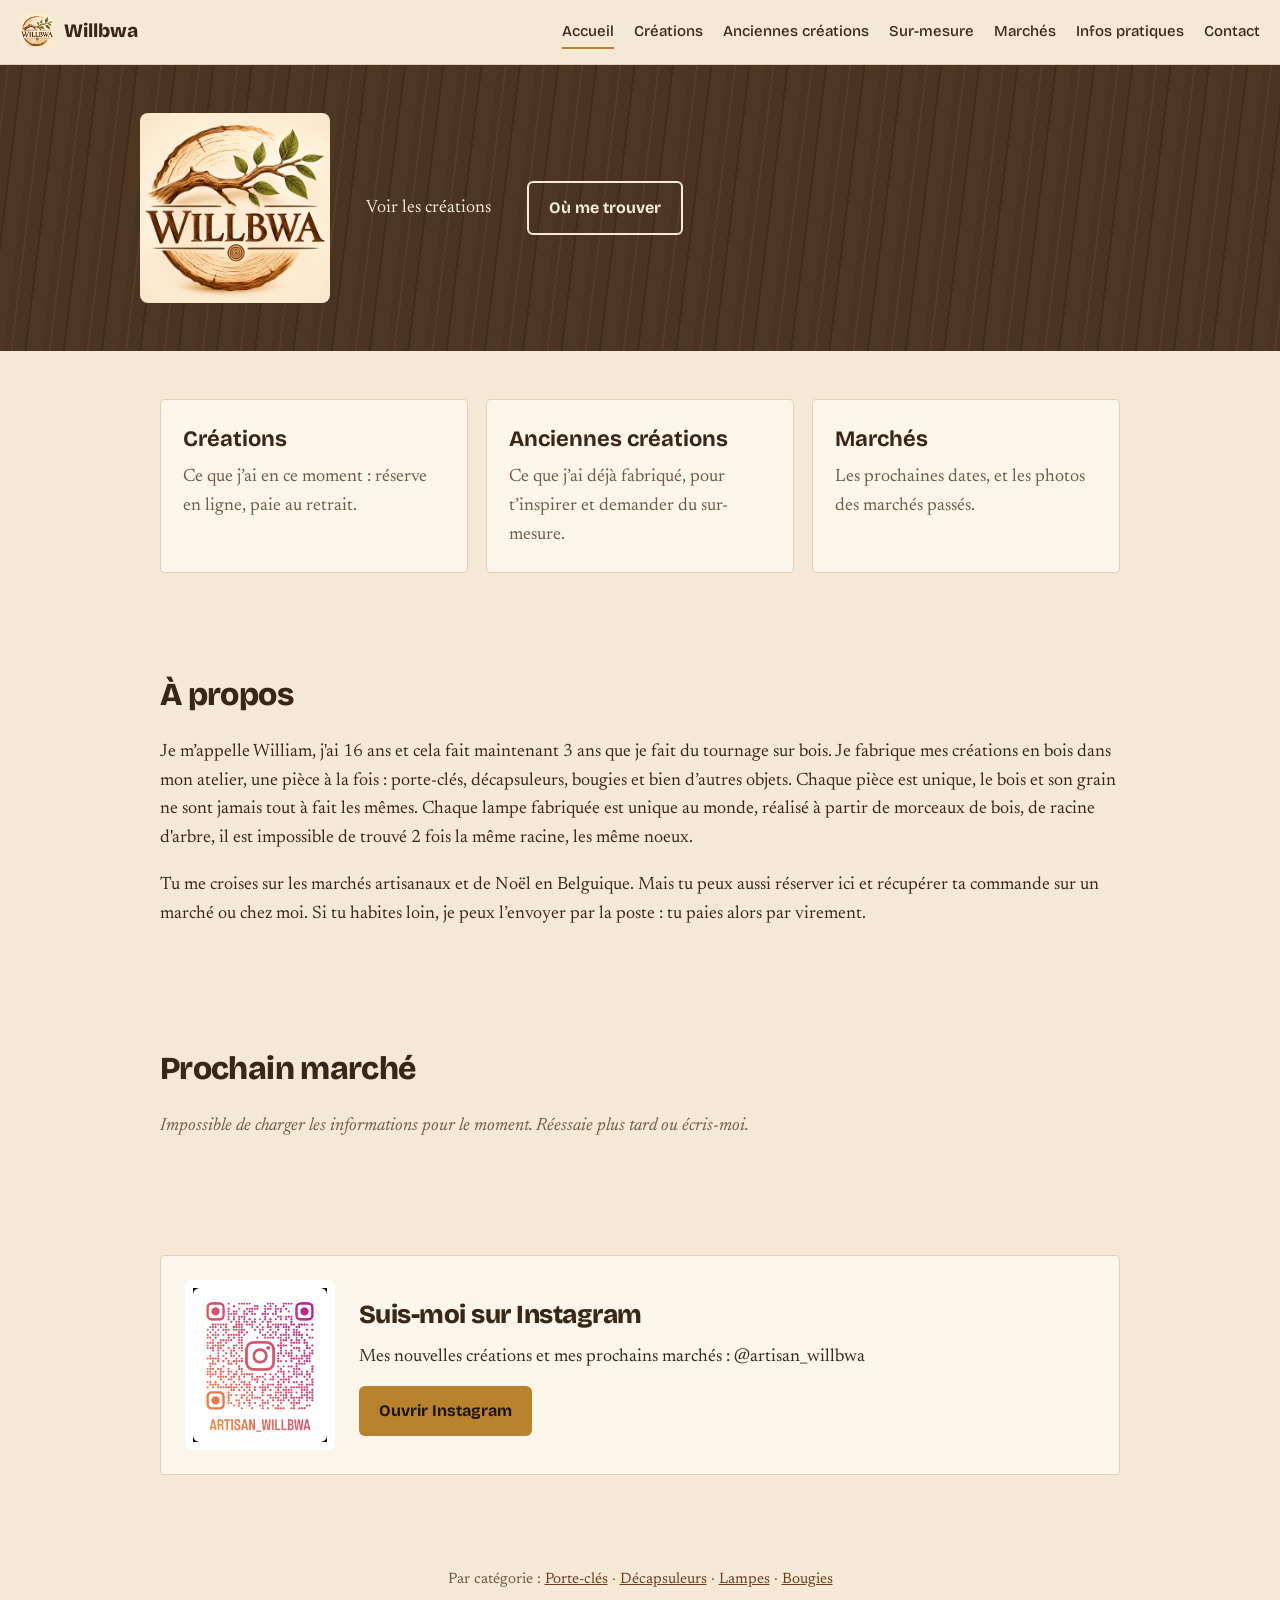
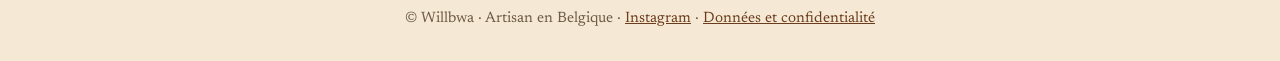
==== index.html @ a6325a1c "Update index.html" ====
<!DOCTYPE html>
<html lang="fr">
<head>
<meta charset="utf-8">
<meta name="viewport" content="width=device-width, initial-scale=1">
<title>Willbwa : créations artisanales en bois, porte-clés et cadeaux personnalisés</title>
<meta name="description" content="Willbwa, artisan belge : porte-clés, décapsuleurs, bougies et objets en bois faits main. Retrouve-moi sur les marchés artisanaux et de Noël, ou réserve en ligne.">
<link rel="icon" href="logo.png">
<meta property="og:type" content="website">
<meta property="og:site_name" content="Willbwa">
<meta property="og:locale" content="fr_BE">
<meta property="og:title" content="Willbwa : créations en bois faites main">
<meta property="og:description" content="Porte-clés, décapsuleurs, lampes et objets en bois faits main en Belgique. Réserve en ligne, retire sur les marchés.">
<meta property="og:image" content="https://willbwa.github.io/willbwa/apercu.png">
<meta property="og:image:width" content="1200">
<meta property="og:image:height" content="630">
<meta name="twitter:card" content="summary_large_image">
<script type="application/ld+json">
{"@context":"https://schema.org","@type":"Organization","name":"Willbwa","description":"Artisan du bois en Belgique : porte-clés, décapsuleurs, lampes et objets en bois faits main.","url":"https://willbwa.github.io/willbwa/","logo":"https://willbwa.github.io/willbwa/logo.png","image":"https://willbwa.github.io/willbwa/apercu.png","email":"artisan.willbwa@gmail.com","telephone":"+32492528266","address":{"@type":"PostalAddress","addressLocality":"Andenne","addressCountry":"BE"},"sameAs":["https://www.instagram.com/artisan_willbwa/"]}
</script>
<link rel="stylesheet" href="style.css">
</head>
<body data-page="home">
<header class="hero"><div class="in">
<img src="logo.png" alt="Logo Willbwa : une branche feuillue sur une tranche de bois>
<div><h1>Willbwa</h1>
<p>Où la chaleur du bois rencontre la créativité. Des objets en bois faits main, en Belgique.</p>
<a class="btn" href="creations.html">Voir les créations</a> <a class="btn alt" href="marches.html">Où me trouver</a></div>
</div></header>
<main>
<section><div class="entrees">
<a class="entree" href="creations.html"><h3>Créations</h3><p>Ce que j’ai en ce moment : réserve en ligne, paie au retrait.</p></a>
<a class="entree" href="anciennes.html"><h3>Anciennes créations</h3><p>Ce que j’ai déjà fabriqué, pour t’inspirer et demander du sur-mesure.</p></a>
<a class="entree" href="marches.html"><h3>Marchés</h3><p>Les prochaines dates, et les photos des marchés passés.</p></a>
</div></section>
<section id="about"><h2>À propos</h2>
<p>Je m’appelle William, j'ai 16 ans et cela fait maintenant 3 ans que je fait du tournage sur bois. Je fabrique mes créations en bois dans mon atelier, une pièce à la fois : porte-clés, décapsuleurs, bougies et bien d’autres objets. Chaque pièce est unique, le bois et son grain ne sont jamais tout à fait les mêmes. Chaque lampe fabriquée est unique au monde, réalisé à partir de morceaux de bois, de racine d'arbre, il est impossible de trouvé 2 fois la même racine, les même noeux.</p>
<p>Tu me croises sur les marchés artisanaux et de Noël en Belguique. Mais tu peux aussi réserver ici et récupérer ta commande sur un marché ou chez moi. Si tu habites loin, je peux l’envoyer par la poste : tu paies alors par virement.</p></section>
<section><h2>Prochain marché</h2><div id="prochain"><p class="vide">Chargement…</p></div></section>
<section><div class="insta"><img src="instagram-qr.png" alt="QR code de la page Instagram artisan_willbwa" width="150" height="171">
<div><h2>Suis-moi sur Instagram</h2><p>Mes nouvelles créations et mes prochains marchés : @artisan_willbwa</p>
<a class="btn" href="https://www.instagram.com/artisan_willbwa/" target="_blank" rel="noopener">Ouvrir Instagram</a></div></div></section>
</main>
<script src="site.js"></script>
</body>
</html>
---- style.css ----
:root{--bg:#f5e9d6;--ink:#3a2616;--soft:#6f5a45;--forest:#6b3d1c;--oak:#b9822f;--card:#fbf5ea;--line:#e0cfb4;--err:#a4322a;
--h:'Bricolage Grotesque','Trebuchet MS',sans-serif;--b:'Newsreader',Georgia,serif}
@media(prefers-color-scheme:dark){:root{--bg:#1e1711;--ink:#f0e4d0;--soft:#b9a78d;--forest:#e0a96d;--oak:#d9a55a;--card:#2a2118;--line:#44362a;--err:#ff8f86}}
*{box-sizing:border-box}html{scroll-behavior:smooth}
body{margin:0;background:var(--bg);color:var(--ink);font:18px/1.6 var(--b)}
h1,h2,h3,.nav,button,label,input,select,textarea,.btn{font-family:var(--h)}
a{color:var(--forest)}:focus-visible{outline:3px solid var(--oak);outline-offset:2px}
.nav{position:sticky;top:0;z-index:5;display:flex;gap:20px;align-items:center;padding:10px 20px;background:var(--bg);border-bottom:1px solid var(--line);font-weight:500;font-size:15px;overflow-x:auto;white-space:nowrap}
.nav a{text-decoration:none;color:var(--ink);padding:4px 0;border-bottom:2px solid transparent}
.nav a[aria-current]{border-color:var(--oak)}
.nav .marque{display:flex;align-items:center;gap:10px;margin-right:auto;font-weight:800;font-size:19px}
.nav .marque img{border-radius:6px}
.hero{background:repeating-linear-gradient(97deg,#4a3320 0 7px,#573b25 7px 9px,#4a3320 9px 21px,#3f2b1b 21px 23px,#4d3722 23px 38px);color:#f3ead8;padding:48px 20px}
.hero .in{max-width:1000px;margin:auto;display:flex;gap:36px;align-items:center;flex-wrap:wrap}
.hero img{width:190px;height:190px;border-radius:8px;object-fit:cover}
.hero h1{font-size:clamp(44px,9vw,92px);line-height:.95;margin:0 0 14px;font-weight:800;letter-spacing:-.03em}
.hero p{font-size:22px;max-width:28em;margin:0 0 22px}
.btn{display:inline-block;border:0;border-radius:6px;background:var(--oak);color:#1b1208;font-weight:700;font-size:16px;padding:12px 20px;cursor:pointer;text-decoration:none}
.btn.alt{background:transparent;color:inherit;border:2px solid currentColor}
section{max-width:1000px;margin:auto;padding:48px 20px}
main h1{font-size:40px;margin:0 0 8px;font-weight:800;letter-spacing:-.02em}
h2{font-size:32px;margin:0 0 8px;font-weight:800;letter-spacing:-.02em}.lead{color:var(--soft);margin:0 0 24px;max-width:40em}
.tools{display:flex;flex-wrap:wrap;gap:10px;margin-bottom:22px}
input,select,textarea{width:100%;padding:11px 12px;border:1px solid var(--line);border-radius:6px;background:var(--card);color:var(--ink);font-size:16px}
.tools input{flex:1 1 220px;width:auto}
.chip{padding:9px 14px;border:1px solid var(--line);border-radius:99px;background:transparent;color:var(--ink);font-size:14px;cursor:pointer}
.chip[aria-pressed=true]{background:var(--forest);border-color:var(--forest);color:#fff}
.grid{display:grid;grid-template-columns:repeat(auto-fill,minmax(210px,1fr));gap:20px}
.card{background:var(--card);border:1px solid var(--line);border-radius:4px;overflow:hidden;display:flex;flex-direction:column}
.card img{width:100%;aspect-ratio:1;object-fit:cover;background:var(--line);display:block}
.card div{padding:14px;display:flex;flex-direction:column;gap:6px;flex:1}
.card h3{margin:0;font-size:18px}.card small{color:var(--soft)}.prix{font-family:var(--h);font-weight:700}
.card .btn{margin-top:auto;padding:9px 12px;font-size:14px;text-align:center}.card .btn[disabled]{opacity:.5;cursor:not-allowed}
.entrees{display:grid;grid-template-columns:repeat(auto-fit,minmax(250px,1fr));gap:18px}
.entree{display:block;padding:22px;border:1px solid var(--line);border-radius:4px;background:var(--card);text-decoration:none;color:var(--ink)}
.entree h3{margin:0 0 6px;font-size:22px}.entree p{margin:0;color:var(--soft)}
.marche{display:flex;gap:18px;padding:18px 0;border-top:1px solid var(--line);flex-wrap:wrap}
.marche time{font-family:var(--h);font-weight:700;min-width:190px}.marche>div{flex:1 1 300px}
.galerie{display:grid;grid-template-columns:repeat(auto-fill,minmax(160px,1fr));gap:10px;margin-top:12px}
.galerie img{width:100%;aspect-ratio:4/3;object-fit:cover;border-radius:4px;display:block;background:var(--line)}
.vide{color:var(--soft);font-style:italic}
.insta{display:flex;gap:24px;align-items:center;flex-wrap:wrap;padding:24px;border:1px solid var(--line);border-radius:4px;background:var(--card)}
.insta img{width:150px;height:auto;background:#fff;padding:8px;border-radius:6px}.insta h2{font-size:26px}.insta p{margin:0 0 14px}
.infos{display:grid;grid-template-columns:auto 1fr;gap:8px 20px;margin:0 0 32px}.infos dt{font-family:var(--h);font-weight:700}.infos dd{margin:0}
form{display:grid;gap:14px;max-width:560px}label{font-size:14px;font-weight:500;display:grid;gap:4px}
.piege{position:absolute;left:-9999px}.msg{font-family:var(--h);font-weight:500}.msg.err{color:var(--err)}.msg.ok{color:var(--forest)}
#fab{position:fixed;right:16px;bottom:16px;z-index:6;box-shadow:0 4px 14px rgba(0,0,0,.3)}
dialog{border:1px solid var(--line);border-radius:8px;background:var(--bg);color:var(--ink);width:min(620px,94vw);max-height:90vh;padding:24px}
dialog::backdrop{background:rgba(0,0,0,.5)}
.ligne{display:flex;align-items:center;gap:10px;padding:8px 0;border-bottom:1px solid var(--line);font-family:var(--h);font-size:15px}
.ligne span:first-child{flex:1}.ligne button{width:32px;height:32px;border:1px solid var(--line);border-radius:6px;background:var(--card);color:var(--ink);cursor:pointer}
footer{padding:30px 20px;text-align:center;color:var(--soft);font-size:15px}
@media(prefers-reduced-motion:reduce){html{scroll-behavior:auto}#v-img{transition:none}.sk span{animation:none}}

.card{cursor:pointer}
.vignette{display:block;position:relative;width:100%;padding:0;border:0;background:none;cursor:zoom-in}
.sansphoto{display:grid;place-items:center;width:100%;aspect-ratio:1;background:var(--line);color:var(--soft);font:14px var(--h)}
.nbph{position:absolute;right:8px;bottom:8px;background:rgba(0,0,0,.65);color:#fff;font:600 12px var(--h);padding:3px 8px;border-radius:99px}
#visu{padding:0;width:min(900px,96vw);max-height:96vh;overflow:auto}
.vtete{display:flex;justify-content:space-between;align-items:center;gap:10px;padding:12px 16px;font-family:var(--h)}
.vtete button{width:38px;height:38px;border:1px solid var(--line);border-radius:6px;background:var(--card);color:var(--ink);font-size:18px;cursor:pointer}
.vscene{position:relative;display:flex;align-items:center;justify-content:center;background:#111;height:min(62vh,640px);overflow:hidden}
#v-img{max-width:100%;max-height:100%;object-fit:contain;cursor:zoom-in;transition:transform .15s}
#v-img.zoom{transform:scale(2.4);cursor:zoom-out;touch-action:none}
.vnav{position:absolute;top:50%;transform:translateY(-50%);width:44px;height:64px;border:0;background:rgba(0,0,0,.45);color:#fff;font-size:30px;cursor:pointer;z-index:2}
#v-prec{left:0}#v-suiv{right:0}
.vminis{display:flex;gap:6px;padding:8px 16px;overflow-x:auto}
.mini{flex:0 0 auto;padding:0;border:2px solid transparent;border-radius:4px;background:none;cursor:pointer}
.mini.on{border-color:var(--oak)}.mini img{width:56px;height:56px;object-fit:cover;display:block}
.vinfo{padding:0 16px;margin:6px 0}#v-pied{padding:6px 16px 16px}
.sk{pointer-events:none;cursor:default}
.sk span{display:block;background:linear-gradient(90deg,var(--line),var(--card),var(--line));background-size:200% 100%;animation:sk 1.2s linear infinite}
.sk-img{aspect-ratio:1}.sk-l{height:14px;margin:14px 14px 0;border-radius:4px}.sk-l.c{width:55%;margin-bottom:14px}
@keyframes sk{to{background-position:-200% 0}}
.art{margin-bottom:4px}.com{margin:2px 0 12px;padding:8px 10px;font-size:14px}
#toast{position:fixed;left:50%;transform:translateX(-50%);bottom:76px;z-index:7;max-width:92vw;background:var(--ink);color:var(--bg);padding:10px 14px;border-radius:8px;font:14px/1.4 var(--h);box-shadow:0 4px 14px rgba(0,0,0,.3)}
#toast button{margin-left:8px;border:0;border-radius:6px;background:var(--oak);color:#1b1208;font:700 13px var(--h);padding:6px 10px;cursor:pointer}
#v-pied .com{margin:0 0 10px}

.badge{position:absolute;left:8px;top:8px;padding:3px 9px;border-radius:99px;font:700 12px var(--h)}
.badge.uni{background:var(--oak);color:#1b1208}.badge.res{background:#3b4a6b;color:#fff}.badge.ven{background:#6b6b6b;color:#fff}
.card.reserve .vignette img{opacity:.55}
.car{margin:8px 0 0;padding-left:18px;font-size:15px}
.encart{background:var(--card);border:1px solid var(--line);border-left:5px solid var(--oak);border-radius:4px;padding:16px 18px;margin:0 0 22px}.encart p{margin:0 0 12px}
.bande{display:grid;grid-template-columns:repeat(auto-fill,minmax(150px,1fr));gap:10px}
.vig{position:relative;padding:0;border:0;background:none;cursor:pointer;border-radius:4px;overflow:hidden}
.vig img{width:100%;aspect-ratio:1;object-fit:cover;display:block;background:var(--line)}
.vig .leg{position:absolute;left:0;right:0;bottom:0;padding:18px 8px 6px;background:linear-gradient(transparent,rgba(0,0,0,.65));color:#fff;font:600 13px var(--h);text-align:left}
.cal{font-size:14px;margin:8px 0 0}
.insp{display:flex;gap:14px;align-items:center;background:var(--card);border:1px solid var(--line);border-radius:4px;padding:10px;margin-bottom:16px;max-width:560px}.insp img{width:84px;height:84px;object-fit:cover;border-radius:4px}
.note{background:var(--card);border-left:5px solid var(--forest);padding:12px 14px;border-radius:4px;max-width:560px;margin:0 0 18px;font-size:16px}
#p-minis{display:flex;gap:8px;flex-wrap:wrap}#p-minis span{position:relative}#p-minis img{width:80px;height:80px;object-fit:cover;border-radius:4px;display:block}
#p-minis button{position:absolute;right:2px;top:2px;width:24px;height:24px;border:0;border-radius:50%;background:rgba(0,0,0,.7);color:#fff;cursor:pointer}
.aide{font-size:14px;font-weight:400;color:var(--soft)}
details{border-bottom:1px solid var(--line);padding:10px 0;max-width:46em}summary{cursor:pointer;font:700 18px var(--h)}details p,details ul{margin:10px 0 0}
.grp{display:grid;gap:14px}
[hidden]{display:none!important}
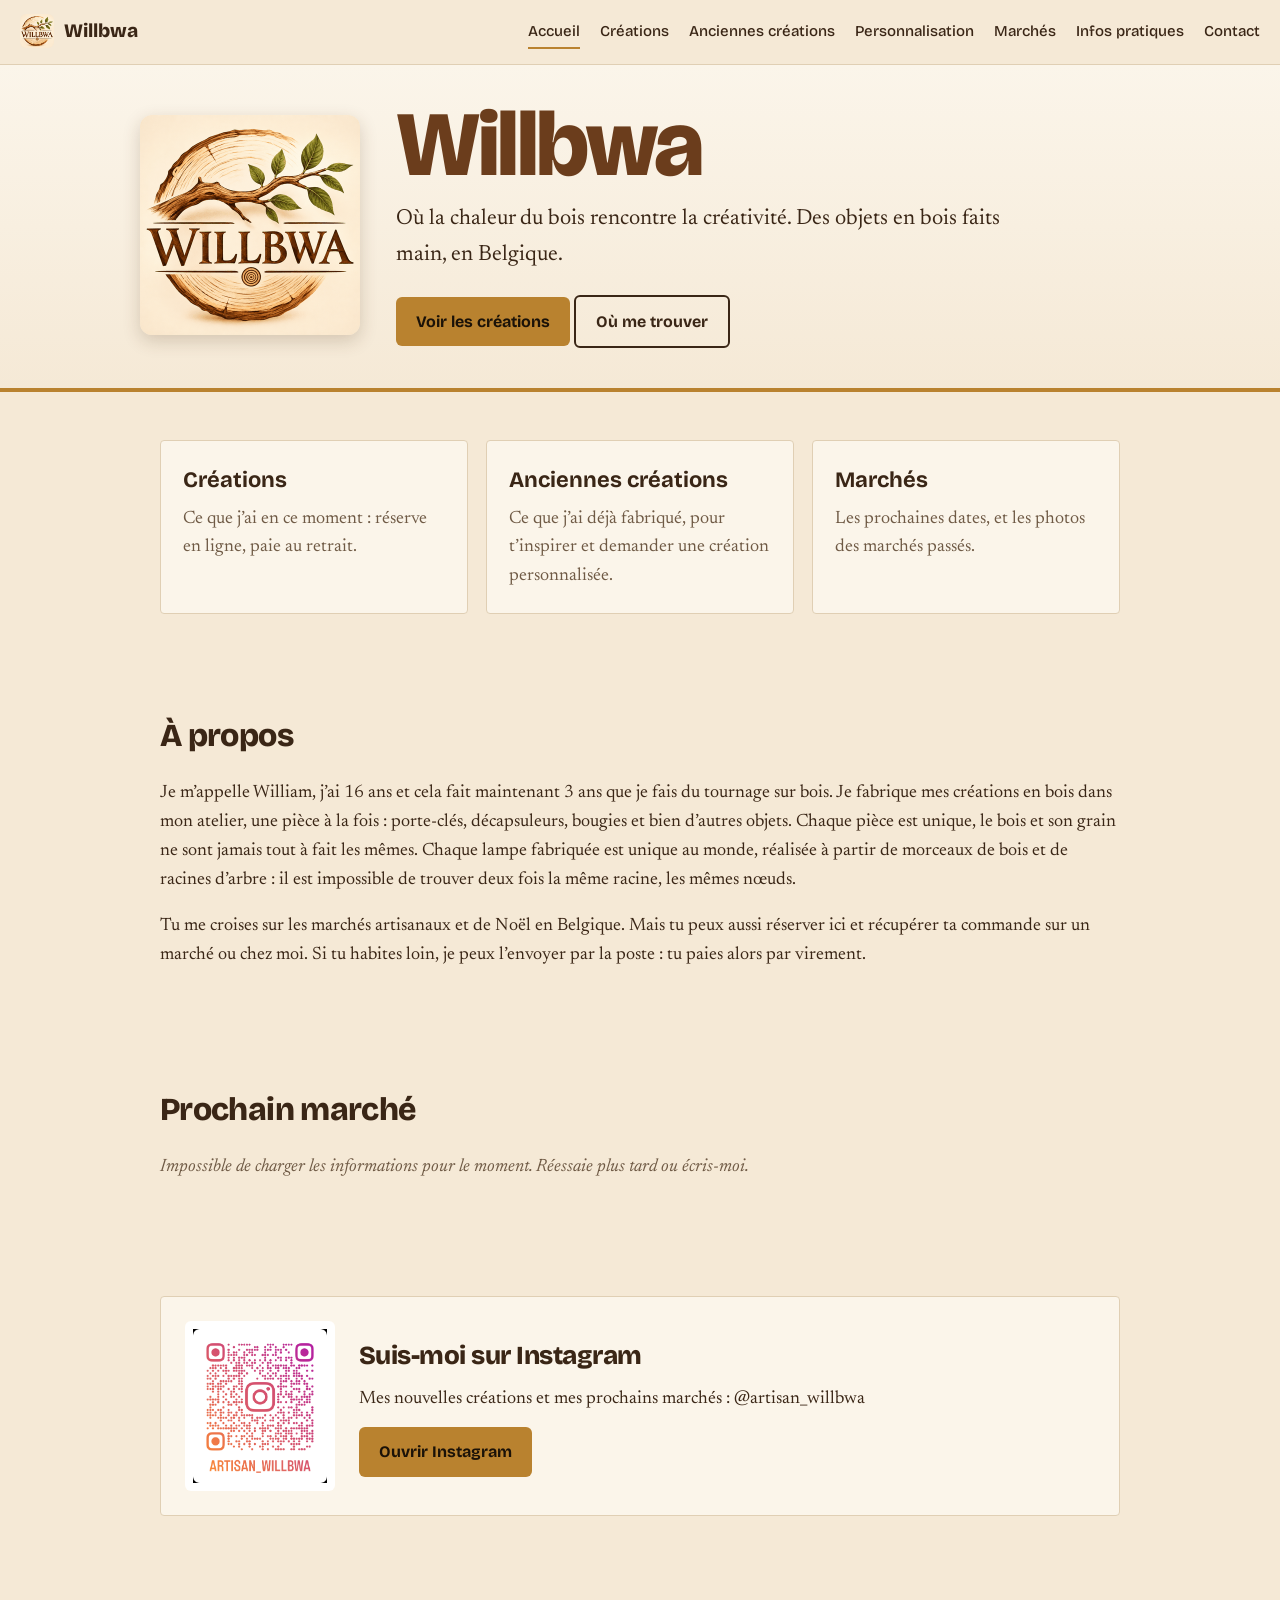
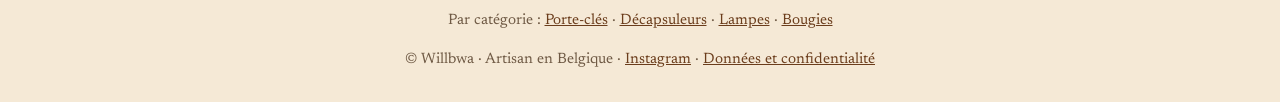
==== commit 742440fb: "Add files via upload" ====
--- a/index.html
+++ b/index.html
@@ -22,7 +22,7 @@
 </head>
 <body data-page="home">
 <header class="hero"><div class="in">
-<img src="logo.png" alt="Logo Willbwa : une branche feuillue sur une tranche de bois>
+<img src="logo.png" alt="Logo Willbwa : une branche feuillue sur une tranche de bois" width="220" height="220">
 <div><h1>Willbwa</h1>
 <p>Où la chaleur du bois rencontre la créativité. Des objets en bois faits main, en Belgique.</p>
 <a class="btn" href="creations.html">Voir les créations</a> <a class="btn alt" href="marches.html">Où me trouver</a></div>
@@ -30,12 +30,12 @@
 <main>
 <section><div class="entrees">
 <a class="entree" href="creations.html"><h3>Créations</h3><p>Ce que j’ai en ce moment : réserve en ligne, paie au retrait.</p></a>
-<a class="entree" href="anciennes.html"><h3>Anciennes créations</h3><p>Ce que j’ai déjà fabriqué, pour t’inspirer et demander du sur-mesure.</p></a>
+<a class="entree" href="anciennes.html"><h3>Anciennes créations</h3><p>Ce que j’ai déjà fabriqué, pour t’inspirer et demander une création personnalisée.</p></a>
 <a class="entree" href="marches.html"><h3>Marchés</h3><p>Les prochaines dates, et les photos des marchés passés.</p></a>
 </div></section>
 <section id="about"><h2>À propos</h2>
-<p>Je m’appelle William, j'ai 16 ans et cela fait maintenant 3 ans que je fait du tournage sur bois. Je fabrique mes créations en bois dans mon atelier, une pièce à la fois : porte-clés, décapsuleurs, bougies et bien d’autres objets. Chaque pièce est unique, le bois et son grain ne sont jamais tout à fait les mêmes. Chaque lampe fabriquée est unique au monde, réalisé à partir de morceaux de bois, de racine d'arbre, il est impossible de trouvé 2 fois la même racine, les même noeux.</p>
-<p>Tu me croises sur les marchés artisanaux et de Noël en Belguique. Mais tu peux aussi réserver ici et récupérer ta commande sur un marché ou chez moi. Si tu habites loin, je peux l’envoyer par la poste : tu paies alors par virement.</p></section>
+<p>Je m’appelle William, j’ai 16 ans et cela fait maintenant 3 ans que je fais du tournage sur bois. Je fabrique mes créations en bois dans mon atelier, une pièce à la fois : porte-clés, décapsuleurs, bougies et bien d’autres objets. Chaque pièce est unique, le bois et son grain ne sont jamais tout à fait les mêmes. Chaque lampe fabriquée est unique au monde, réalisée à partir de morceaux de bois et de racines d’arbre : il est impossible de trouver deux fois la même racine, les mêmes nœuds.</p>
+<p>Tu me croises sur les marchés artisanaux et de Noël en Belgique. Mais tu peux aussi réserver ici et récupérer ta commande sur un marché ou chez moi. Si tu habites loin, je peux l’envoyer par la poste : tu paies alors par virement.</p></section>
 <section><h2>Prochain marché</h2><div id="prochain"><p class="vide">Chargement…</p></div></section>
 <section><div class="insta"><img src="instagram-qr.png" alt="QR code de la page Instagram artisan_willbwa" width="150" height="171">
 <div><h2>Suis-moi sur Instagram</h2><p>Mes nouvelles créations et mes prochains marchés : @artisan_willbwa</p>
--- a/style.css
+++ b/style.css
@@ -10,9 +10,9 @@
 .nav a[aria-current]{border-color:var(--oak)}
 .nav .marque{display:flex;align-items:center;gap:10px;margin-right:auto;font-weight:800;font-size:19px}
 .nav .marque img{border-radius:6px}
-.hero{background:repeating-linear-gradient(97deg,#4a3320 0 7px,#573b25 7px 9px,#4a3320 9px 21px,#3f2b1b 21px 23px,#4d3722 23px 38px);color:#f3ead8;padding:48px 20px}
+.hero{background:linear-gradient(180deg,var(--card),var(--bg));color:var(--ink);padding:36px 20px 40px;border-bottom:4px solid var(--oak)}
 .hero .in{max-width:1000px;margin:auto;display:flex;gap:36px;align-items:center;flex-wrap:wrap}
-.hero img{width:190px;height:190px;border-radius:8px;object-fit:cover}
+.hero img{width:220px;height:220px;border-radius:12px;object-fit:cover;box-shadow:0 6px 18px rgba(80,50,20,.2)}
 .hero h1{font-size:clamp(44px,9vw,92px);line-height:.95;margin:0 0 14px;font-weight:800;letter-spacing:-.03em}
 .hero p{font-size:22px;max-width:28em;margin:0 0 22px}
 .btn{display:inline-block;border:0;border-radius:6px;background:var(--oak);color:#1b1208;font-weight:700;font-size:16px;padding:12px 20px;cursor:pointer;text-decoration:none}
@@ -95,3 +95,4 @@
 details{border-bottom:1px solid var(--line);padding:10px 0;max-width:46em}summary{cursor:pointer;font:700 18px var(--h)}details p,details ul{margin:10px 0 0}
 .grp{display:grid;gap:14px}
 [hidden]{display:none!important}
+.hero h1{color:var(--forest)}
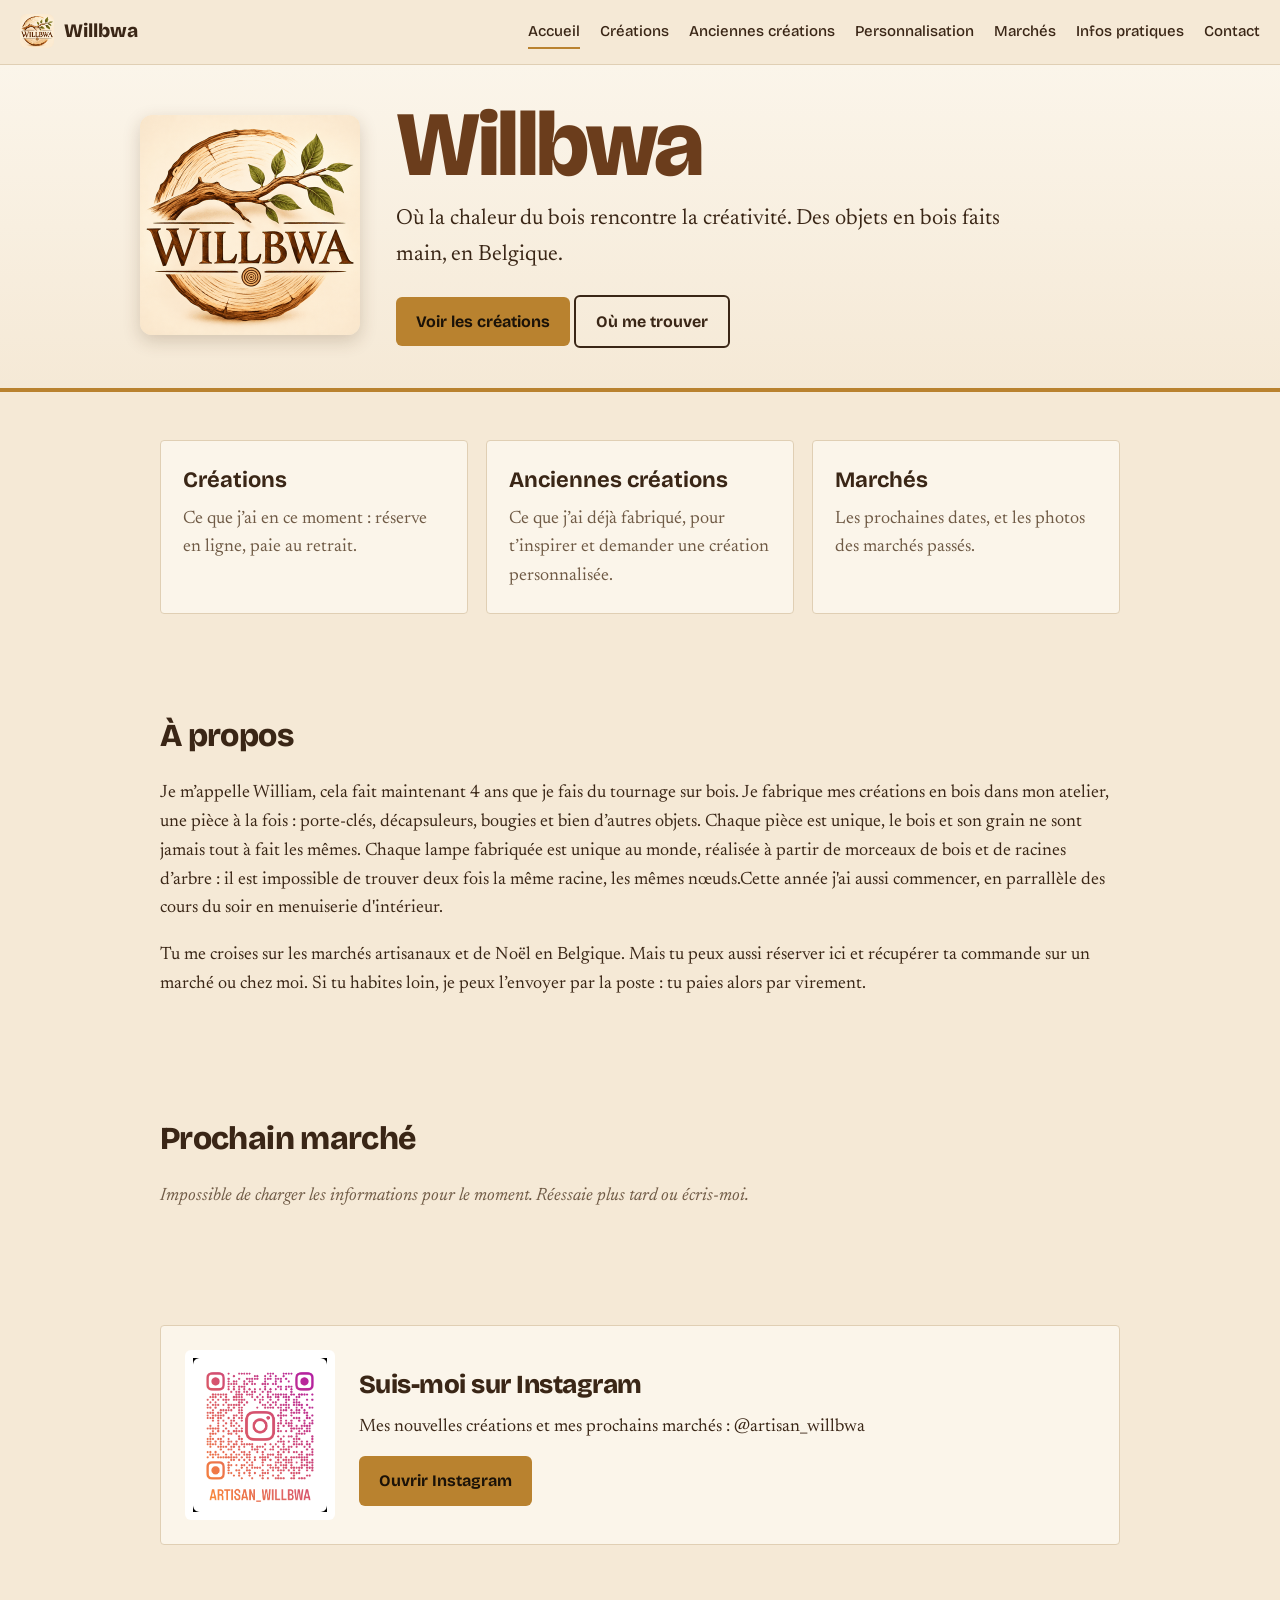
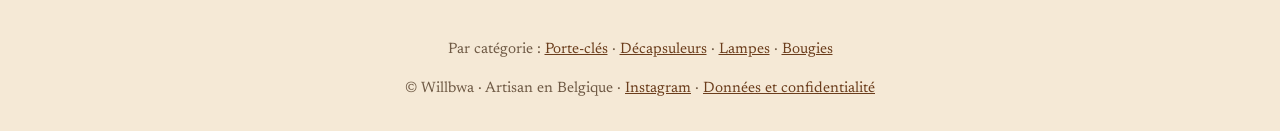
==== commit a9360e02: "Update index.html" ====
--- a/index.html
+++ b/index.html
@@ -34,7 +34,7 @@
 <a class="entree" href="marches.html"><h3>Marchés</h3><p>Les prochaines dates, et les photos des marchés passés.</p></a>
 </div></section>
 <section id="about"><h2>À propos</h2>
-<p>Je m’appelle William, j’ai 16 ans et cela fait maintenant 3 ans que je fais du tournage sur bois. Je fabrique mes créations en bois dans mon atelier, une pièce à la fois : porte-clés, décapsuleurs, bougies et bien d’autres objets. Chaque pièce est unique, le bois et son grain ne sont jamais tout à fait les mêmes. Chaque lampe fabriquée est unique au monde, réalisée à partir de morceaux de bois et de racines d’arbre : il est impossible de trouver deux fois la même racine, les mêmes nœuds.</p>
+<p>Je m’appelle William, cela fait maintenant 4 ans que je fais du tournage sur bois. Je fabrique mes créations en bois dans mon atelier, une pièce à la fois : porte-clés, décapsuleurs, bougies et bien d’autres objets. Chaque pièce est unique, le bois et son grain ne sont jamais tout à fait les mêmes. Chaque lampe fabriquée est unique au monde, réalisée à partir de morceaux de bois et de racines d’arbre : il est impossible de trouver deux fois la même racine, les mêmes nœuds.Cette année j'ai aussi commencer, en parrallèle des cours du soir en menuiserie d'intérieur.</p>
 <p>Tu me croises sur les marchés artisanaux et de Noël en Belgique. Mais tu peux aussi réserver ici et récupérer ta commande sur un marché ou chez moi. Si tu habites loin, je peux l’envoyer par la poste : tu paies alors par virement.</p></section>
 <section><h2>Prochain marché</h2><div id="prochain"><p class="vide">Chargement…</p></div></section>
 <section><div class="insta"><img src="instagram-qr.png" alt="QR code de la page Instagram artisan_willbwa" width="150" height="171">
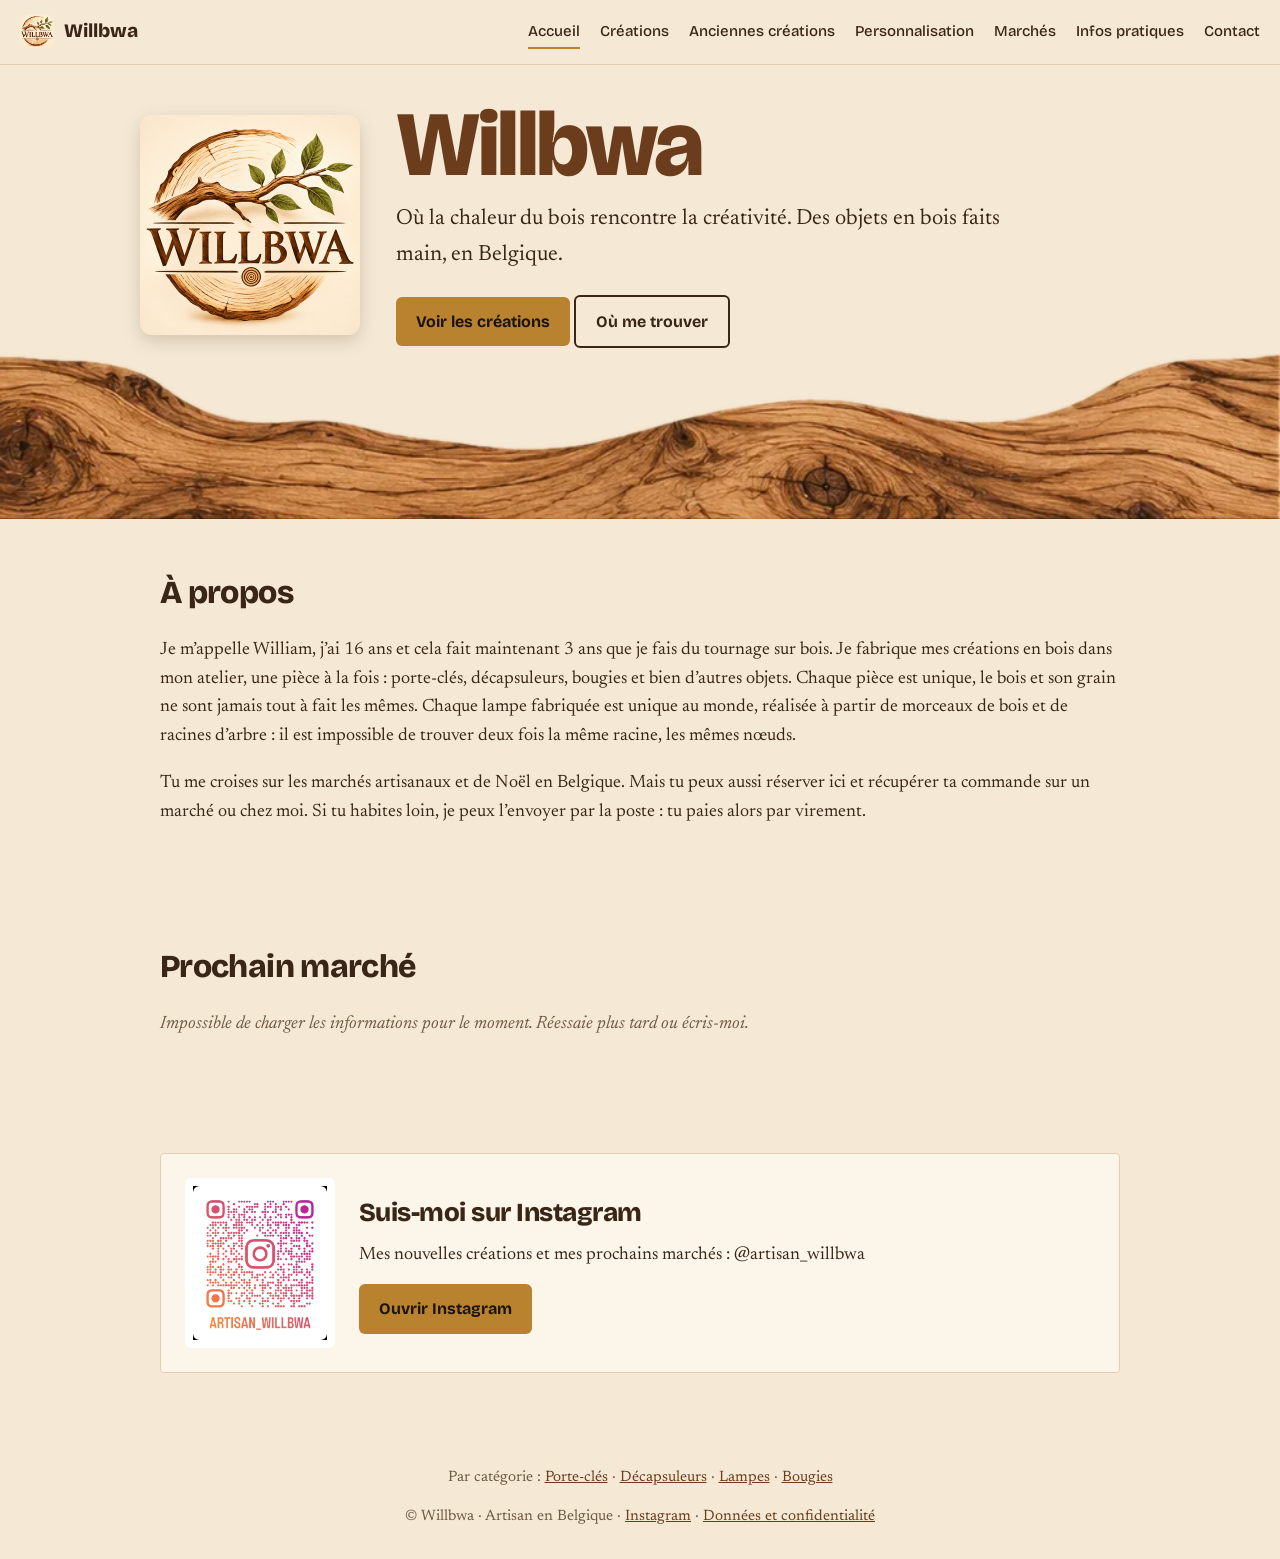
==== commit 1fa0a7c2: "Add files via upload" ====
--- a/index.html
+++ b/index.html
@@ -21,20 +21,15 @@
 <link rel="stylesheet" href="style.css">
 </head>
 <body data-page="home">
-<header class="hero"><div class="in">
+<header class="hero bois"><div class="in">
 <img src="logo.png" alt="Logo Willbwa : une branche feuillue sur une tranche de bois" width="220" height="220">
 <div><h1>Willbwa</h1>
 <p>Où la chaleur du bois rencontre la créativité. Des objets en bois faits main, en Belgique.</p>
 <a class="btn" href="creations.html">Voir les créations</a> <a class="btn alt" href="marches.html">Où me trouver</a></div>
 </div></header>
 <main>
-<section><div class="entrees">
-<a class="entree" href="creations.html"><h3>Créations</h3><p>Ce que j’ai en ce moment : réserve en ligne, paie au retrait.</p></a>
-<a class="entree" href="anciennes.html"><h3>Anciennes créations</h3><p>Ce que j’ai déjà fabriqué, pour t’inspirer et demander une création personnalisée.</p></a>
-<a class="entree" href="marches.html"><h3>Marchés</h3><p>Les prochaines dates, et les photos des marchés passés.</p></a>
-</div></section>
 <section id="about"><h2>À propos</h2>
-<p>Je m’appelle William, cela fait maintenant 4 ans que je fais du tournage sur bois. Je fabrique mes créations en bois dans mon atelier, une pièce à la fois : porte-clés, décapsuleurs, bougies et bien d’autres objets. Chaque pièce est unique, le bois et son grain ne sont jamais tout à fait les mêmes. Chaque lampe fabriquée est unique au monde, réalisée à partir de morceaux de bois et de racines d’arbre : il est impossible de trouver deux fois la même racine, les mêmes nœuds.Cette année j'ai aussi commencer, en parrallèle des cours du soir en menuiserie d'intérieur.</p>
+<p>Je m’appelle William, j’ai 16 ans et cela fait maintenant 3 ans que je fais du tournage sur bois. Je fabrique mes créations en bois dans mon atelier, une pièce à la fois : porte-clés, décapsuleurs, bougies et bien d’autres objets. Chaque pièce est unique, le bois et son grain ne sont jamais tout à fait les mêmes. Chaque lampe fabriquée est unique au monde, réalisée à partir de morceaux de bois et de racines d’arbre : il est impossible de trouver deux fois la même racine, les mêmes nœuds.</p>
 <p>Tu me croises sur les marchés artisanaux et de Noël en Belgique. Mais tu peux aussi réserver ici et récupérer ta commande sur un marché ou chez moi. Si tu habites loin, je peux l’envoyer par la poste : tu paies alors par virement.</p></section>
 <section><h2>Prochain marché</h2><div id="prochain"><p class="vide">Chargement…</p></div></section>
 <section><div class="insta"><img src="instagram-qr.png" alt="QR code de la page Instagram artisan_willbwa" width="150" height="171">
--- a/style.css
+++ b/style.css
@@ -96,3 +96,11 @@
 .grp{display:grid;gap:14px}
 [hidden]{display:none!important}
 .hero h1{color:var(--forest)}
+
+/* Styles du bandeau d'accueil : dans index.html, change le mot après « hero » (sans, brun, bois ou dore) */
+.hero.sans{background:transparent;border-bottom:0;padding:32px 20px 12px}
+.hero.brun{background:linear-gradient(135deg,#6b3d1c,#4a2a14);color:#f7ebd6;border-bottom:0}
+.hero.brun h1{color:#f7ebd6}
+.hero.dore{background:linear-gradient(180deg,#f3dfbc,#ebcf9f);border-bottom:0}
+.hero.bois{position:relative;background:transparent;border-bottom:0;padding-bottom:clamp(50px,13.3vw,180px)}
+.hero.bois::after{content:"";position:absolute;left:0;right:0;bottom:0;height:clamp(50px,13.3vw,180px);background:url(bois.webp) center bottom/100% 100% no-repeat;pointer-events:none}
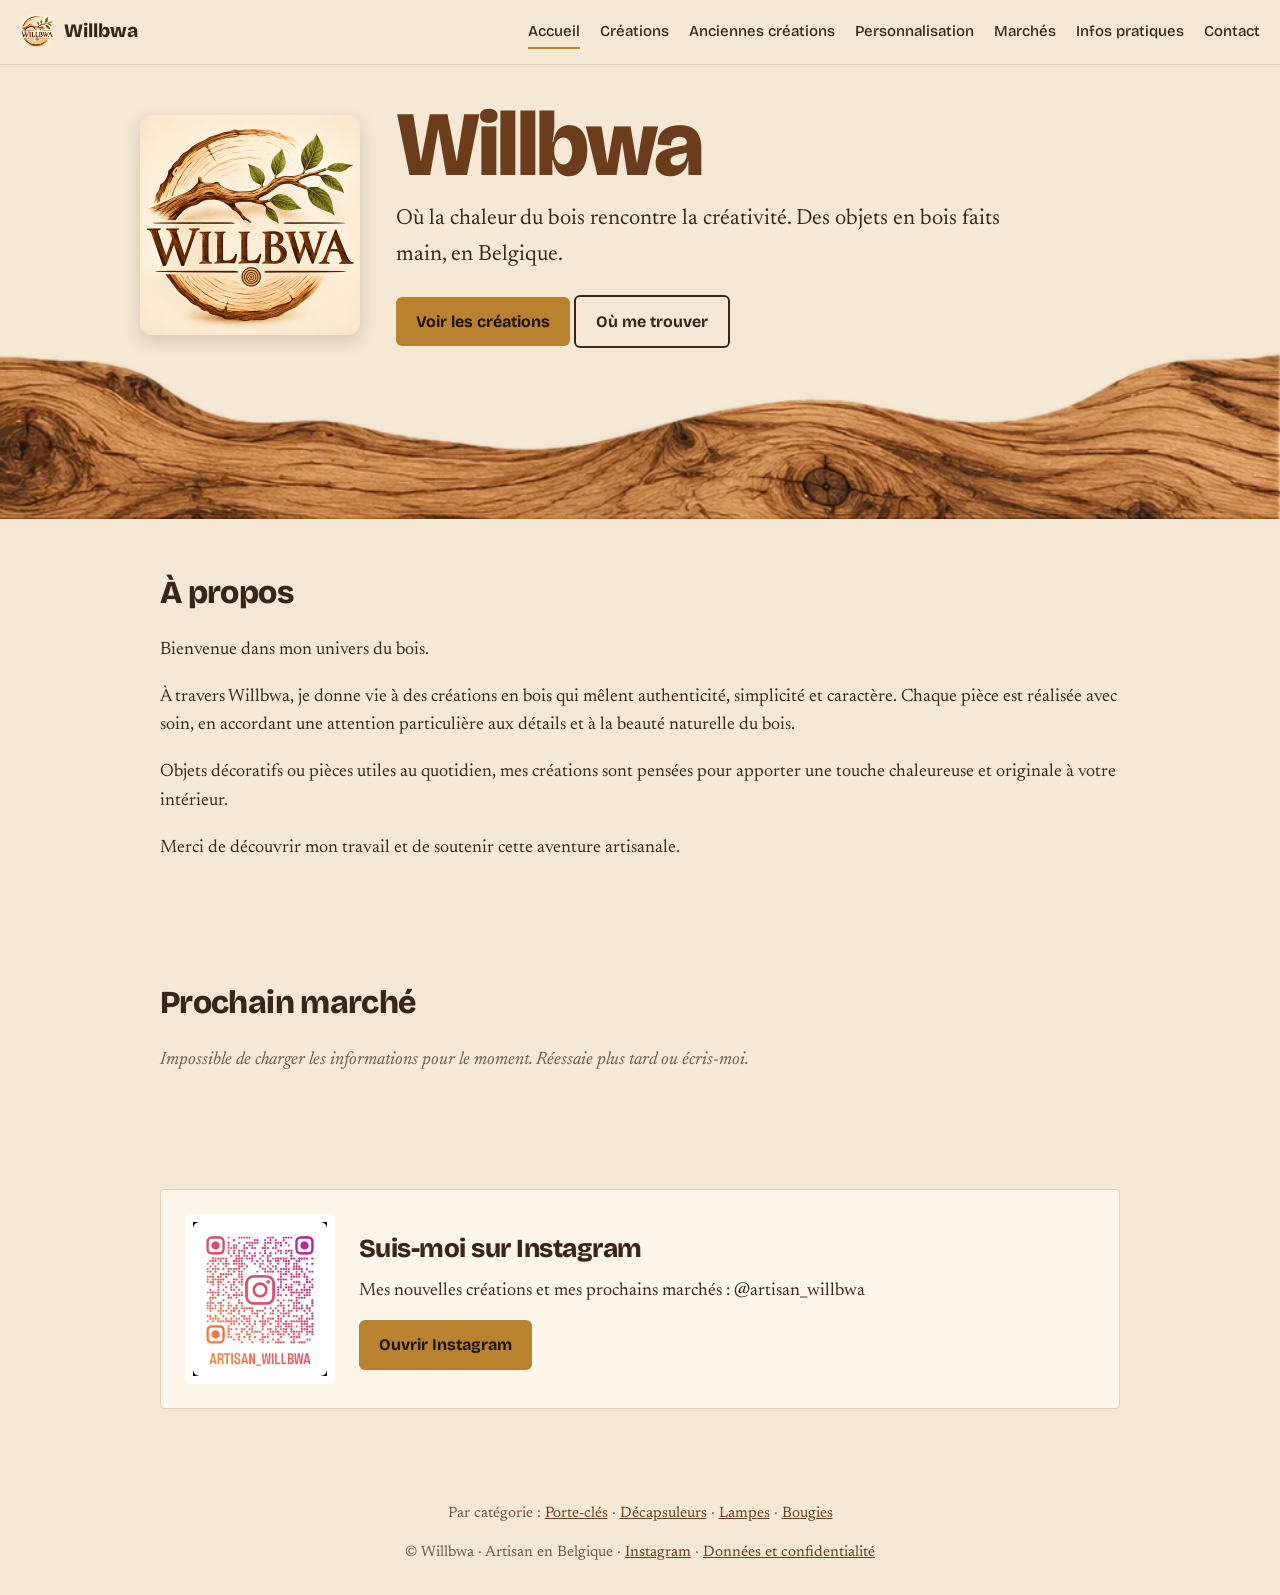
==== commit c4356db7: "Réécrire la section À propos sans mention de l’âge" ====
--- a/index.html
+++ b/index.html
@@ -29,8 +29,10 @@
 </div></header>
 <main>
 <section id="about"><h2>À propos</h2>
-<p>Je m’appelle William, j’ai 16 ans et cela fait maintenant 3 ans que je fais du tournage sur bois. Je fabrique mes créations en bois dans mon atelier, une pièce à la fois : porte-clés, décapsuleurs, bougies et bien d’autres objets. Chaque pièce est unique, le bois et son grain ne sont jamais tout à fait les mêmes. Chaque lampe fabriquée est unique au monde, réalisée à partir de morceaux de bois et de racines d’arbre : il est impossible de trouver deux fois la même racine, les mêmes nœuds.</p>
-<p>Tu me croises sur les marchés artisanaux et de Noël en Belgique. Mais tu peux aussi réserver ici et récupérer ta commande sur un marché ou chez moi. Si tu habites loin, je peux l’envoyer par la poste : tu paies alors par virement.</p></section>
+<p>Bienvenue dans mon univers du bois.</p>
+<p>À travers Willbwa, je donne vie à des créations en bois qui mêlent authenticité, simplicité et caractère. Chaque pièce est réalisée avec soin, en accordant une attention particulière aux détails et à la beauté naturelle du bois.</p>
+<p>Objets décoratifs ou pièces utiles au quotidien, mes créations sont pensées pour apporter une touche chaleureuse et originale à votre intérieur.</p>
+<p>Merci de découvrir mon travail et de soutenir cette aventure artisanale.</p></section>
 <section><h2>Prochain marché</h2><div id="prochain"><p class="vide">Chargement…</p></div></section>
 <section><div class="insta"><img src="instagram-qr.png" alt="QR code de la page Instagram artisan_willbwa" width="150" height="171">
 <div><h2>Suis-moi sur Instagram</h2><p>Mes nouvelles créations et mes prochains marchés : @artisan_willbwa</p>
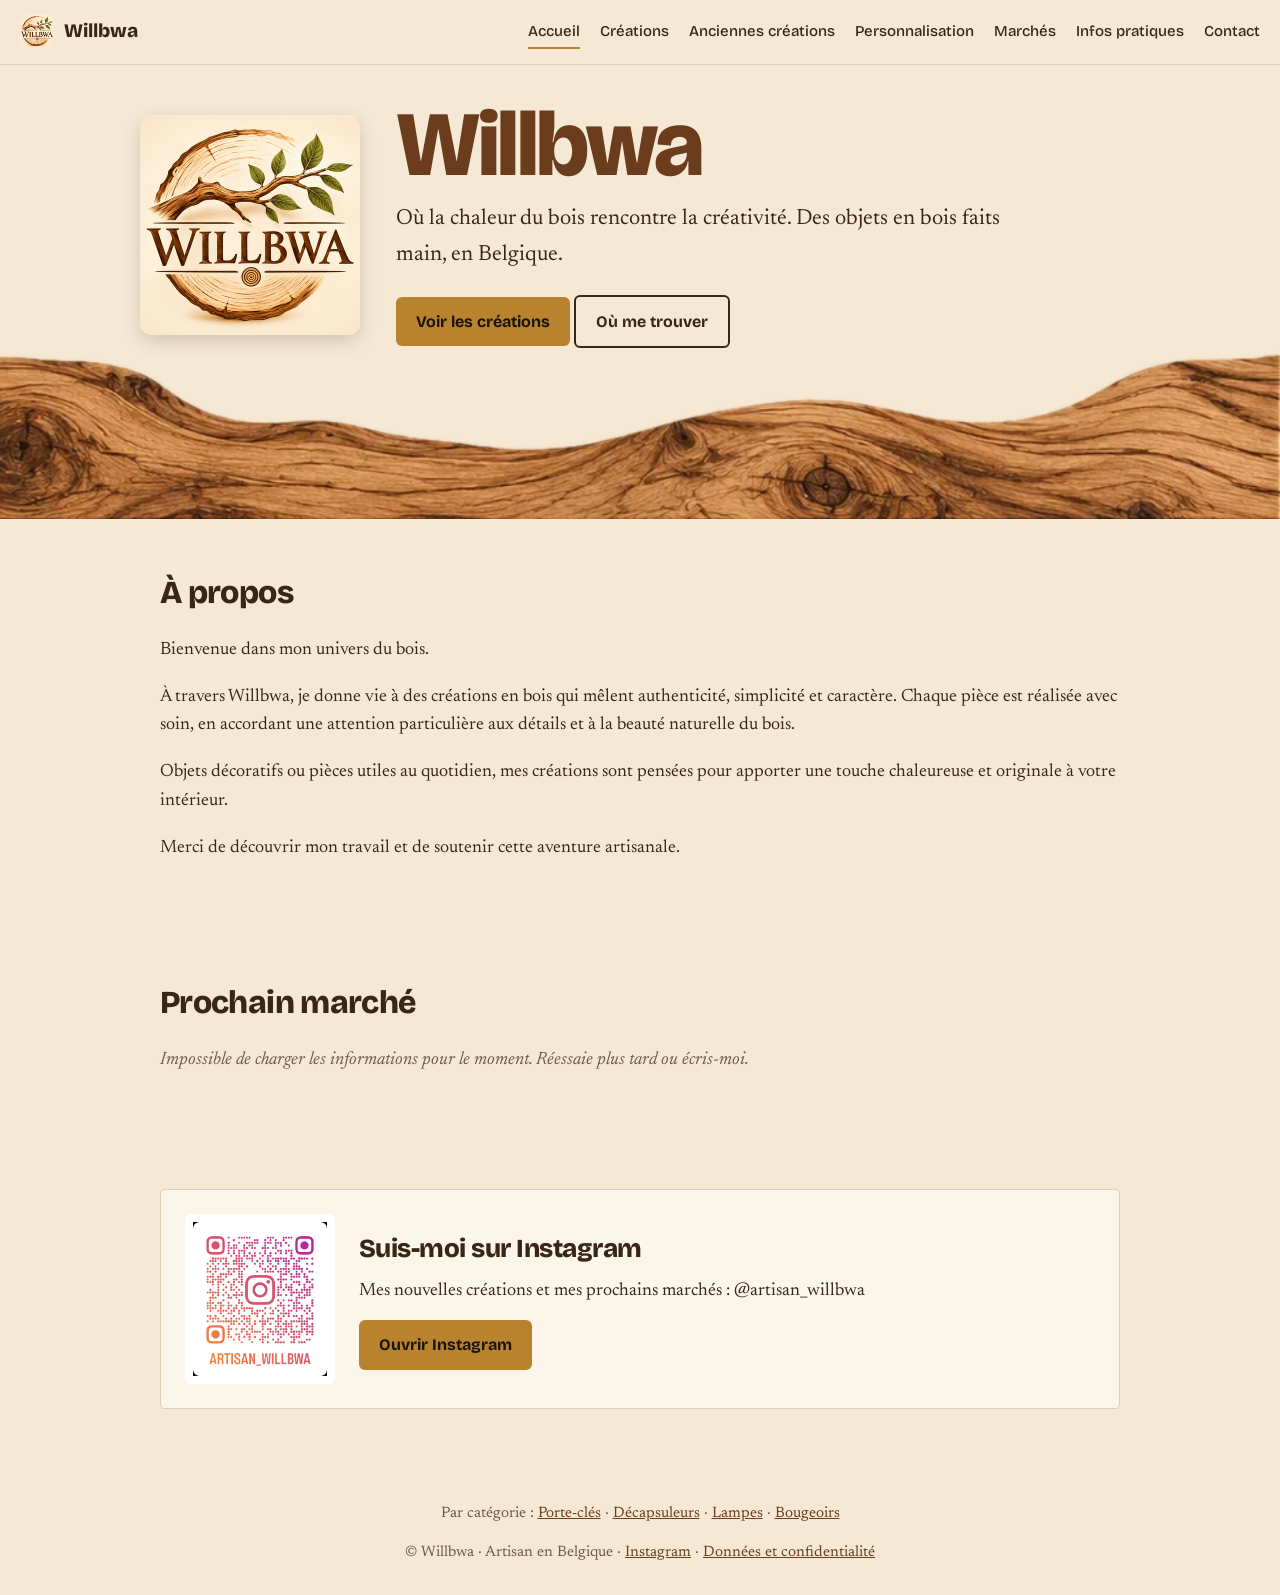
==== commit 0cb8d5ca: "Forcer le navigateur à charger les styles et scripts à jour" ====
--- a/index.html
+++ b/index.html
@@ -4,7 +4,7 @@
 <meta charset="utf-8">
 <meta name="viewport" content="width=device-width, initial-scale=1">
 <title>Willbwa : créations artisanales en bois, porte-clés et cadeaux personnalisés</title>
-<meta name="description" content="Willbwa, artisan belge : porte-clés, décapsuleurs, bougies et objets en bois faits main. Retrouve-moi sur les marchés artisanaux et de Noël, ou réserve en ligne.">
+<meta name="description" content="Willbwa, artisan belge : porte-clés, décapsuleurs, bougeoirs et objets en bois faits main. Retrouve-moi sur les marchés artisanaux et de Noël, ou réserve en ligne.">
 <link rel="icon" href="logo.png">
 <meta property="og:type" content="website">
 <meta property="og:site_name" content="Willbwa">
@@ -18,7 +18,7 @@
 <script type="application/ld+json">
 {"@context":"https://schema.org","@type":"Organization","name":"Willbwa","description":"Artisan du bois en Belgique : porte-clés, décapsuleurs, lampes et objets en bois faits main.","url":"https://willbwa.github.io/willbwa/","logo":"https://willbwa.github.io/willbwa/logo.png","image":"https://willbwa.github.io/willbwa/apercu.png","email":"artisan.willbwa@gmail.com","telephone":"+32492528266","address":{"@type":"PostalAddress","addressLocality":"Andenne","addressCountry":"BE"},"sameAs":["https://www.instagram.com/artisan_willbwa/"]}
 </script>
-<link rel="stylesheet" href="style.css">
+<link rel="stylesheet" href="style.css?v=20261124-2">
 </head>
 <body data-page="home">
 <header class="hero bois"><div class="in">
@@ -38,6 +38,6 @@
 <div><h2>Suis-moi sur Instagram</h2><p>Mes nouvelles créations et mes prochains marchés : @artisan_willbwa</p>
 <a class="btn" href="https://www.instagram.com/artisan_willbwa/" target="_blank" rel="noopener">Ouvrir Instagram</a></div></div></section>
 </main>
-<script src="site.js"></script>
+<script src="site.js?v=20261124-2"></script>
 </body>
 </html>
--- a/style.css
+++ b/style.css
@@ -27,7 +27,7 @@
 .chip[aria-pressed=true]{background:var(--forest);border-color:var(--forest);color:#fff}
 .grid{display:grid;grid-template-columns:repeat(auto-fill,minmax(210px,1fr));gap:20px}
 .card{background:var(--card);border:1px solid var(--line);border-radius:4px;overflow:hidden;display:flex;flex-direction:column}
-.card img{width:100%;aspect-ratio:1;object-fit:cover;background:var(--line);display:block}
+.card img{width:100%;aspect-ratio:1;object-fit:contain;background:var(--card);display:block}.card .extrait{display:-webkit-box;-webkit-box-orient:vertical;-webkit-line-clamp:3;overflow:hidden;line-height:1.45}
 .card div{padding:14px;display:flex;flex-direction:column;gap:6px;flex:1}
 .card h3{margin:0;font-size:18px}.card small{color:var(--soft)}.prix{font-family:var(--h);font-weight:700}
 .card .btn{margin-top:auto;padding:9px 12px;font-size:14px;text-align:center}.card .btn[disabled]{opacity:.5;cursor:not-allowed}
@@ -82,9 +82,9 @@
 .card.reserve .vignette img{opacity:.55}
 .car{margin:8px 0 0;padding-left:18px;font-size:15px}
 .encart{background:var(--card);border:1px solid var(--line);border-left:5px solid var(--oak);border-radius:4px;padding:16px 18px;margin:0 0 22px}.encart p{margin:0 0 12px}
-.bande{display:grid;grid-template-columns:repeat(auto-fill,minmax(150px,1fr));gap:10px}
+.bande{display:flex;flex-wrap:nowrap;gap:10px;overflow-x:auto;overscroll-behavior-x:contain;padding:2px 2px 10px;scroll-snap-type:x proximity;-webkit-overflow-scrolling:touch}.bande .vig{flex:0 0 clamp(135px,18vw,180px);scroll-snap-align:start}.bande .vig img{background:var(--bg);mix-blend-mode:multiply}
 .vig{position:relative;padding:0;border:0;background:none;cursor:pointer;border-radius:4px;overflow:hidden}
-.vig img{width:100%;aspect-ratio:1;object-fit:cover;display:block;background:var(--line)}
+.vig img{width:100%;aspect-ratio:1;object-fit:contain;display:block;background:var(--card)}
 .vig .leg{position:absolute;left:0;right:0;bottom:0;padding:18px 8px 6px;background:linear-gradient(transparent,rgba(0,0,0,.65));color:#fff;font:600 13px var(--h);text-align:left}
 .cal{font-size:14px;margin:8px 0 0}
 .insp{display:flex;gap:14px;align-items:center;background:var(--card);border:1px solid var(--line);border-radius:4px;padding:10px;margin-bottom:16px;max-width:560px}.insp img{width:84px;height:84px;object-fit:cover;border-radius:4px}
